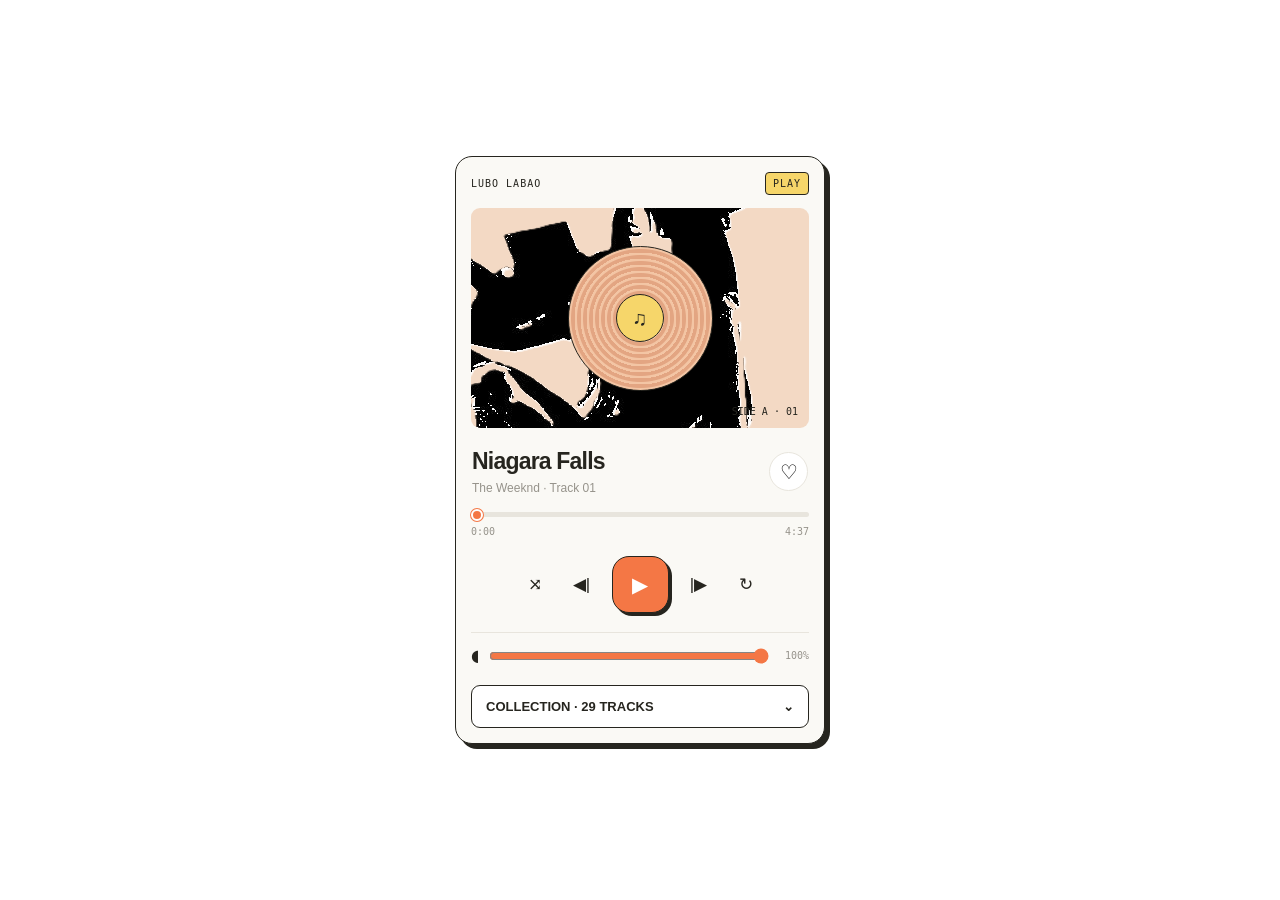
==== page2.html @ 7e1952ab "added page 2 hidden in the white hidden button find if you can its behing the weeknd" ====
<!DOCTYPE html>
<html lang="en">

<head>
    <meta charset="UTF-8">
    <meta name="viewport" content="width=device-width, initial-scale=1.0">
    <title>Retro Music Player</title>

    <style>
        * {
            margin: 0;
            padding: 0;
            box-sizing: border-box;
        }

        body {
            min-height: 100vh;
            display: flex;
            justify-content: center;
            align-items: center;
            padding: 20px;
            background: #ffffff;
            color: #26251f;
            font-family: Arial, sans-serif;
            overflow: hidden;
        }

        .player {
            width: 100%;
            max-width: 370px;
            padding: 15px;
            background: #faf9f5;
            border: 1.5px solid #26251f;
            border-radius: 17px;
            box-shadow: 5px 5px 0 #26251f;
            overflow: hidden;
        }

        .deck-header {
            display: flex;
            justify-content: space-between;
            align-items: center;
            gap: 8px;
            margin-bottom: 13px;
            font: 10px monospace;
            letter-spacing: 1px;
        }

        .deck-number {
            flex-shrink: 0;
            padding: 5px 7px;
            background: #f6d66a;
            border: 1px solid #26251f;
            border-radius: 4px;
        }

        /* COVER IMAGE */

        .cover {
            position: relative;
            width: 100%;
            height: 220px;
            display: flex;
            align-items: center;
            justify-content: center;
            border-radius: 9px;
            background: #f3d9c4;
            background-image: url("images/girl3.png");
            /* background-size: contain; */
            background-position: center;
            overflow: hidden;
        }

        .cover-label {
            position: absolute;
            top: 11px;
            left: 11px;
            padding: 6px 8px;
            background: white;
            border: 1px solid #26251f;
            border-radius: 4px;
            font: 9px monospace;
        }

        .cover-number {
            position: absolute;
            right: 11px;
            bottom: 11px;
            font: 10px monospace;
        }

        /* VINYL */

        .vinyl {
            width: 145px;
            height: 145px;
            border-radius: 50%;
            border: 1px solid #26251f;
            background: repeating-radial-gradient(circle,
                    #e3a582 0px,
                    #e3a582 3px,
                    #f3c5a4 4px,
                    #f3c5a4 6px);
            display: flex;
            align-items: center;
            justify-content: center;
        }

        .vinyl-center {
            width: 48px;
            height: 48px;
            border-radius: 50%;
            display: grid;
            place-items: center;
            background: #f6d66a;
            border: 1px solid #26251f;
            font-size: 20px;
        }

        .cover.playing .vinyl {
            animation: spin 8s linear infinite;
        }

        @keyframes spin {
            to {
                transform: rotate(360deg);
            }
        }

        /* TRACK INFO */

        .track-info {
            display: flex;
            align-items: center;
            justify-content: space-between;
            gap: 10px;
            margin: 20px 1px 17px;
        }

        .track-details {
            flex: 1;
            min-width: 0;
            overflow: hidden;
        }

        .track-title {
            font-size: 23px;
            letter-spacing: -0.8px;
            white-space: nowrap;
            overflow: hidden;
            text-overflow: ellipsis;
        }

        .track-artist {
            margin-top: 6px;
            color: #96938b;
            font-size: 12px;
            white-space: nowrap;
            overflow: hidden;
            text-overflow: ellipsis;
        }

        .like {
            flex-shrink: 0;
            width: 39px;
            height: 39px;
            border: 1px solid #e8e5dd;
            border-radius: 50%;
            background: white;
            font-size: 20px;
            cursor: pointer;
        }

        .like.active {
            color: #f47745;
            background: #fff0e8;
            border-color: #f47745;
        }

        /* PROGRESS */

        .progress-area {
            margin-bottom: 14px;
        }

        .progress {
            display: block;
            width: 100%;
            height: 5px;
            appearance: none;
            border-radius: 10px;
            background: #e8e5dd;
            cursor: pointer;
        }

        .progress::-webkit-slider-thumb {
            appearance: none;
            width: 12px;
            height: 12px;
            border-radius: 50%;
            background: #f47745;
            border: 2px solid white;
            box-shadow: 0 0 0 1px #f47745;
        }

        .progress::-moz-range-thumb {
            width: 9px;
            height: 9px;
            border-radius: 50%;
            background: #f47745;
            border: 2px solid white;
            box-shadow: 0 0 0 1px #f47745;
        }

        .time {
            display: flex;
            justify-content: space-between;
            margin-top: 9px;
            color: #96938b;
            font: 10px monospace;
        }

        /* CONTROLS */

        .controls {
            display: flex;
            justify-content: center;
            align-items: center;
            gap: 13px;
            margin: 19px 0;
        }

        .control {
            width: 34px;
            height: 38px;
            border: none;
            border-radius: 50%;
            background: transparent;
            color: #26251f;
            font-size: 17px;
            cursor: pointer;
        }

        .control.active {
            color: #f47745;
            background: #fff0e8;
        }

        .play {
            width: 57px;
            height: 57px;
            border: 1.5px solid #26251f;
            border-radius: 17px;
            background: #f47745;
            color: white;
            box-shadow: 3px 3px 0 #26251f;
            font-size: 21px;
            cursor: pointer;
        }

        .volume {
            display: flex;
            align-items: center;
            gap: 10px;
            padding-top: 13px;
            border-top: 1px solid #e8e5dd;
        }

        .volume input {
            flex: 1;
            min-width: 0;
            accent-color: #f47745;
        }

        .volume-value {
            width: 30px;
            text-align: right;
            color: #96938b;
            font: 10px monospace;
        }

        /* COLLECTION BUTTON */

        .collection-button {
            display: flex;
            justify-content: space-between;
            align-items: center;
            width: 100%;
            margin-top: 20px;
            padding: 13px 14px;
            background: white;
            border: 1px solid #26251f;
            border-radius: 9px;
            color: #26251f;
            font-size: 13px;
            font-weight: 600;
            cursor: pointer;
        }

        .collection-button span {
            display: inline-block;
        }

        .collection-arrow {
            transition: transform .2s;
        }

        .collection-button.open .collection-arrow {
            transform: rotate(180deg);
        }

        /* HIDDEN COLLECTION */

        .collection {
            display: none;
            margin-top: 9px;
            max-height: 170px;
            overflow-y: auto;
            overflow-x: hidden;
        }

        .collection.open {
            display: block;
        }

        .song {
            display: flex;
            align-items: center;
            gap: 10px;
            width: 100%;
            padding: 11px 9px;
            border: 1px solid transparent;
            border-bottom-color: #e8e5dd;
            border-radius: 7px;
            background: transparent;
            text-align: left;
            cursor: pointer;
        }

        .song.active {
            background: #fff0e8;
            border-color: #f47745;
        }

        .song-number {
            width: 20px;
            color: #96938b;
            font: 11px monospace;
        }

        .song-info {
            flex: 1;
            min-width: 0;
            overflow: hidden;
        }

        .song-name {
            display: block;
            font-size: 12px;
            white-space: nowrap;
            overflow: hidden;
            text-overflow: ellipsis;
        }

        .song-artist {
            display: block;
            margin-top: 4px;
            color: #96938b;
            font-size: 10px;
        }

        .song-duration {
            flex-shrink: 0;
            color: #96938b;
            font: 10px monospace;
        }

        @media (max-width: 350px) {
            .player {
                padding: 11px;
            }

            .cover {
                height: 190px;
            }

            .controls {
                gap: 7px;
            }
        }
    </style>
</head>

<body>

    <div class="player">

        <div class="deck-header">
            <span>LUBO LABAO</span>
            <span class="deck-number">PLAY</span>
        </div>

        <div class="cover" id="cover">

            <div class="vinyl">
                <div class="vinyl-center">♫</div>
            </div>

            <span class="cover-number" id="coverNumber">SIDE A · 01</span>
        </div>

        <div class="track-info">
            <div class="track-details">
                <h2 class="track-title" id="trackTitle">Niagara Falls</h2>
                <p class="track-artist" id="trackArtist">
                    Unknown Artist · Track 01
                </p>
            </div>

            <button class="like" id="likeButton" aria-label="Like song">♡</button>
        </div>

        <div class="progress-area">
            <input class="progress" id="progress" type="range" min="0" max="100" value="0" step="0.1">

            <div class="time">
                <span id="currentTime">0:00</span>
                <span id="duration">0:00</span>
            </div>
        </div>

        <div class="controls">
            <button class="control" id="shuffleButton" title="Shuffle">⤨</button>
            <button class="control" id="previousButton" title="Previous">◀|</button>
            <button class="play" id="playButton" title="Play">▶</button>
            <button class="control" id="nextButton" title="Next">|▶</button>
            <button class="control" id="repeatButton" title="Repeat">↻</button>
        </div>

        <div class="volume">
            <span>◖</span>
            <input type="range" id="volume" min="0" max="1" value="1" step="0.01">
            <span class="volume-value" id="volumeValue">100%</span>
        </div>

        <button class="collection-button" id="collectionButton" aria-expanded="false">
            <span>COLLECTION · <span id="songCount">05</span> TRACKS</span>
            <span class="collection-arrow">⌄</span>
        </button>

        <div class="collection" id="collection"></div>

        <audio id="audio" preload="metadata"></audio>

    </div>

    <script>
        /* EDIT YOUR SONGS HERE */

        const songs = [
            { title: "Niagara Falls", artist: "The Weeknd", src: "songs/niagarafalls.mp3" },
            { title: "love me harder", artist: "The Weeknd, Ariana Grande", src: "songs/lovemeharder.mp3" },
            { title: "Ordinary Life", artist: "The Weeknd", src: "songs/ordinarylife.mp3" },
            { title: "King Of The Fall", artist: "XO The Weeknd", src: "songs/kingofthefall.mp3" },
            { title: "Try Me", artist: "The Weeknd", src: "songs/tryme.mp3" },
            { title: "starboy", artist: "The Weeknd", src: "songs/starboy.mp3" },
            { title: "blinding lights", artist: "the weeknd", src: "songs/blinding.mp3" },
            { title: "creepin", artist: "Metro Boomin, The Weeknd, 21 Savage", src: "songs/creepin.mp3" },
            { title: "the hills", artist: "the weeknd", src: "songs/thehills.mp3" },
            { title: "trance", artist: "Metro Boomin, Travis Scott", src: "songs/trance.mp3" },
            { title: "pray for me", artist: "The Weeknd", src: "songs/prayforme.mp3" },
            { title: "I Was Never There", artist: "The Weekend", src: "songs/neverthere.mp3" },
            { title: "Heartless", artist: "The Weeknd, Metro Boomin", src: "songs/heartless.mp3" },
            { title: "Popular", artist: "The Weeknd & Playboi Carti", src: "songs/popular.mp3" },
            { title: "the way life goes", artist: "Lil Uzi Vert", src: "songs/liluzi.mp3" },
            { title: "fashion killa", artist: "A$AP ROCKY", src: "songs/fashioonkilla.mp3" },
            { title: "tossie slide", artist: "Drake", src: "songs/tossieslide.mp3" },
            { title: "fair trade", artist: "Drake & Travis Scott", src: "songs/fairtrade.mp3" },
            { title: "richbabydaddy! ", artist: "Drake & SR, SZA", src: "songs/richbabydaddy.mp3" },
            { title: "sticky", artist: "Drake", src: "songs/sticky.mp3" },
            { title: "redrum", artist: "21 Savage", src: "songs/redrum.mp3" },
            { title: "Wake up in Japan", artist: "Post Malone, Doja Cat", src: "songs/ilikeyou.mp3" },
            // { title: "pillowtalk", artist: "zayn", src: "songs/pillowtalk.mp3" },
            { title: "slut", artist: "taylor swift", src: "songs/slut.mp3" },
            { title: "My Eyes", artist: "Travis Scott", src: "songs/myeyes.mp3" },
            { title: "sdp", artist: "Travis Scott", src: "songs/spd.mp3" },
            { title: "viah", artist: "Jass Manak", src: "songs/viah.mp3" },
            { title: "medicine", artist: "unknown artist//", src: "songs/medicine.mp3" },
            { title: "inankhoonkimasthiki", artist: "the joy in her eyes", src: "songs/masthiremix.mp3" },
            { title: "Thousand Miles", artist: "The Kid LAROI", src: "songs/thousandmiles.mp3" }
        ];

        const audio = document.getElementById("audio");
        const playButton = document.getElementById("playButton");
        const progress = document.getElementById("progress");
        const collection = document.getElementById("collection");
        const collectionButton = document.getElementById("collectionButton");
        const cover = document.getElementById("cover");

        let currentIndex = 0;
        let shuffle = false;
        let repeat = false;
        let seeking = false;
        const liked = new Set();

        function timeFormat(seconds) {
            if (!Number.isFinite(seconds)) return "0:00";
            return Math.floor(seconds / 60) + ":" +
                String(Math.floor(seconds % 60)).padStart(2, "0");
        }

        /* BUILD COLLECTION */

        function renderCollection() {
            collection.replaceChildren();

            songs.forEach((song, index) => {
                const button = document.createElement("button");
                button.className = "song";
                button.type = "button";

                const number = document.createElement("span");
                number.className = "song-number";
                number.textContent = String(index + 1).padStart(2, "0");

                const info = document.createElement("span");
                info.className = "song-info";

                const name = document.createElement("span");
                name.className = "song-name";
                name.textContent = song.title;

                const artist = document.createElement("span");
                artist.className = "song-artist";
                artist.textContent = song.artist;

                const duration = document.createElement("span");
                duration.className = "song-duration";
                duration.textContent = "--:--";
                duration.dataset.index = index;

                info.append(name, artist);
                button.append(number, info, duration);

                button.addEventListener("click", () => {
                    loadSong(index);
                    playSong();
                });

                collection.appendChild(button);
            });

            document.getElementById("songCount").textContent =
                String(songs.length).padStart(2, "0");

            updateCollection();
        }

        /* COLLECTION OPEN/CLOSE */

        collectionButton.addEventListener("click", () => {
            const opened = collection.classList.toggle("open");

            collectionButton.classList.toggle("open", opened);
            collectionButton.setAttribute("aria-expanded", String(opened));
        });

        /* UPDATE SONG SELECTION */

        function updateCollection() {
            [...collection.children].forEach((button, index) => {
                button.classList.toggle("active", index === currentIndex);
            });
        }

        /* LOAD TRACK */

        function loadSong(index) {
            currentIndex = (index + songs.length) % songs.length;

            audio.src = songs[currentIndex].src;
            audio.load();

            document.getElementById("trackTitle").textContent =
                songs[currentIndex].title;

            document.getElementById("trackArtist").textContent =
                songs[currentIndex].artist + " · Track " +
                String(currentIndex + 1).padStart(2, "0");

            document.getElementById("coverNumber").textContent =
                "SIDE A · " + String(currentIndex + 1).padStart(2, "0");

            progress.value = 0;
            document.getElementById("currentTime").textContent = "0:00";
            document.getElementById("duration").textContent = "0:00";

            updateCollection();
            updateLike();
        }

        /* PLAYBACK */

        async function playSong() {
            try {
                await audio.play();
            } catch (error) {
                console.warn("Check your audio file path:", songs[currentIndex].src);
            }
        }

        function pauseSong() {
            audio.pause();
        }

        playButton.addEventListener("click", () => {
            if (audio.paused) playSong();
            else pauseSong();
        });

        audio.addEventListener("play", () => {
            playButton.textContent = "Ⅱ";
            cover.classList.add("playing");
        });

        audio.addEventListener("pause", () => {
            playButton.textContent = "▶";
            cover.classList.remove("playing");
        });

        function nextSong() {
            if (shuffle && songs.length > 1) {
                let next;
                do {
                    next = Math.floor(Math.random() * songs.length);
                } while (next === currentIndex);

                loadSong(next);
            } else {
                loadSong(currentIndex + 1);
            }

            playSong();
        }

        function previousSong() {
            if (audio.currentTime > 3) {
                audio.currentTime = 0;
            } else {
                loadSong(currentIndex - 1);
                playSong();
            }
        }

        document.getElementById("nextButton").addEventListener("click", nextSong);
        document.getElementById("previousButton").addEventListener("click", previousSong);

        /* PROGRESS AND DURATION */

        audio.addEventListener("timeupdate", () => {
            if (!seeking && Number.isFinite(audio.duration) && audio.duration > 0) {
                progress.value = audio.currentTime / audio.duration * 100;
            }

            document.getElementById("currentTime").textContent =
                timeFormat(audio.currentTime);
        });

        audio.addEventListener("loadedmetadata", () => {
            document.getElementById("duration").textContent =
                timeFormat(audio.duration);

            const duration = collection.querySelector(
                `[data-index="${currentIndex}"]`
            );

            if (duration) duration.textContent = timeFormat(audio.duration);
        });

        progress.addEventListener("input", () => {
            seeking = true;
        });

        progress.addEventListener("change", () => {
            if (Number.isFinite(audio.duration) && audio.duration > 0) {
                audio.currentTime = Number(progress.value) / 100 * audio.duration;
            }

            seeking = false;
        });

        /* VOLUME */

        document.getElementById("volume").addEventListener("input", event => {
            audio.volume = Number(event.target.value);

            document.getElementById("volumeValue").textContent =
                Math.round(audio.volume * 100) + "%";
        });

        audio.volume = 0.8;

        /* SHUFFLE */

        const shuffleButton = document.getElementById("shuffleButton");

        shuffleButton.addEventListener("click", () => {
            shuffle = !shuffle;
            shuffleButton.classList.toggle("active", shuffle);
        });

        /* REPEAT CURRENT SONG */

        const repeatButton = document.getElementById("repeatButton");

        repeatButton.addEventListener("click", () => {
            repeat = !repeat;
            repeatButton.classList.toggle("active", repeat);
        });

        audio.addEventListener("ended", () => {
            if (repeat) {
                audio.currentTime = 0;
                playSong();
            } else {
                nextSong();
            }
        });

        /* LIKE TRACK */

        function updateLike() {
            const button = document.getElementById("likeButton");
            const active = liked.has(currentIndex);

            button.textContent = active ? "♥" : "♡";
            button.classList.toggle("active", active);
        }

        document.getElementById("likeButton").addEventListener("click", () => {
            if (liked.has(currentIndex)) liked.delete(currentIndex);
            else liked.add(currentIndex);

            updateLike();
        });

        /* KEYBOARD CONTROLS */

        document.addEventListener("keydown", event => {
            if (event.code === "Space" &&
                !["INPUT", "BUTTON"].includes(document.activeElement.tagName)) {
                event.preventDefault();
                if (audio.paused) playSong();
                else pauseSong();
            }
        });

        renderCollection();
        loadSong(0);
    </script>

</body>

</html>
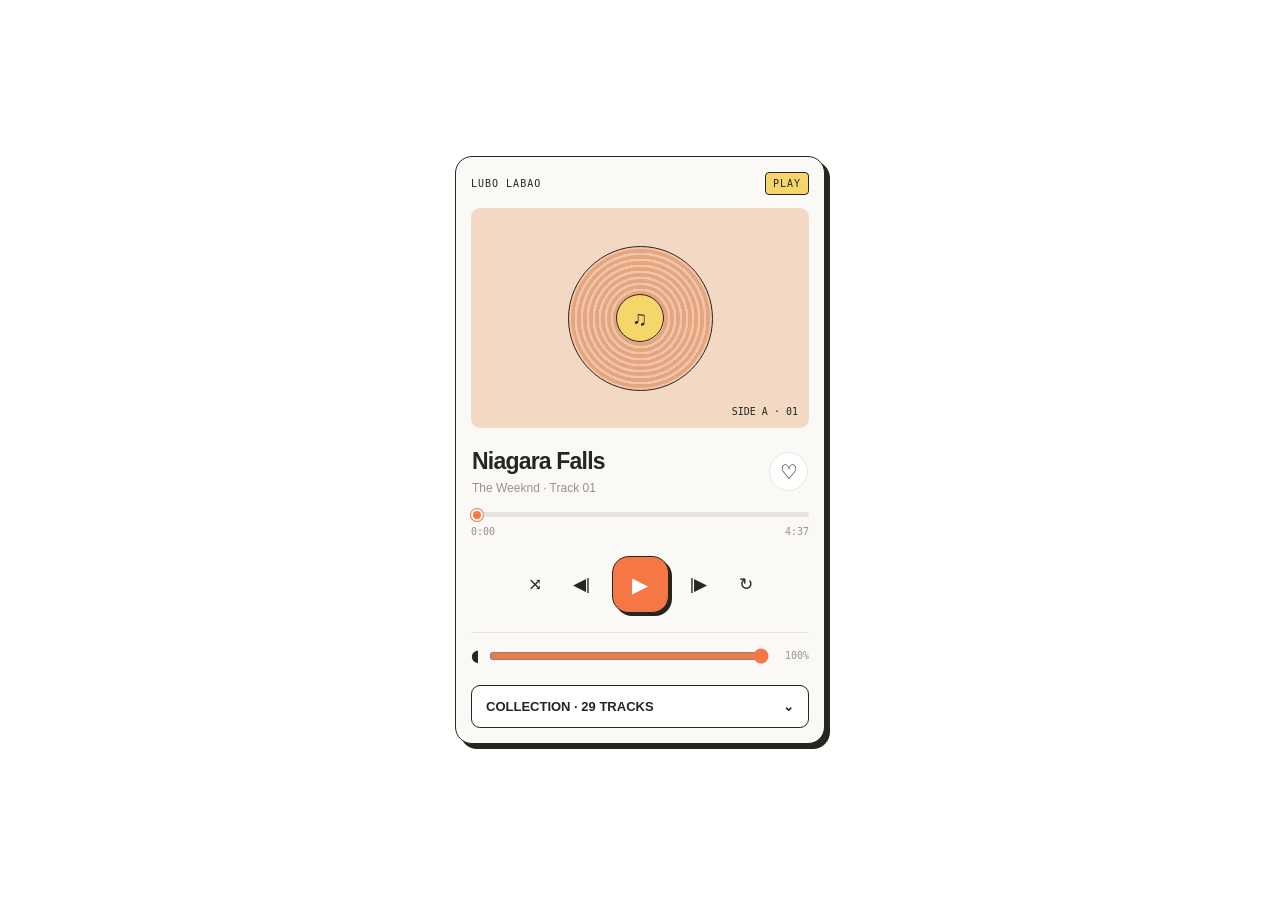
==== commit f8edd027: "re\changed the btn name for page 2" ====
--- a/page2.html
+++ b/page2.html
@@ -65,7 +65,7 @@
             justify-content: center;
             border-radius: 9px;
             background: #f3d9c4;
-            background-image: url("images/girl3.png");
+            background-image: url("images/");
             /* background-size: contain; */
             background-position: center;
             overflow: hidden;
@@ -455,7 +455,6 @@
     </div>
 
     <script>
-        /* EDIT YOUR SONGS HERE */
 
         const songs = [
             { title: "Niagara Falls", artist: "The Weeknd", src: "songs/niagarafalls.mp3" },
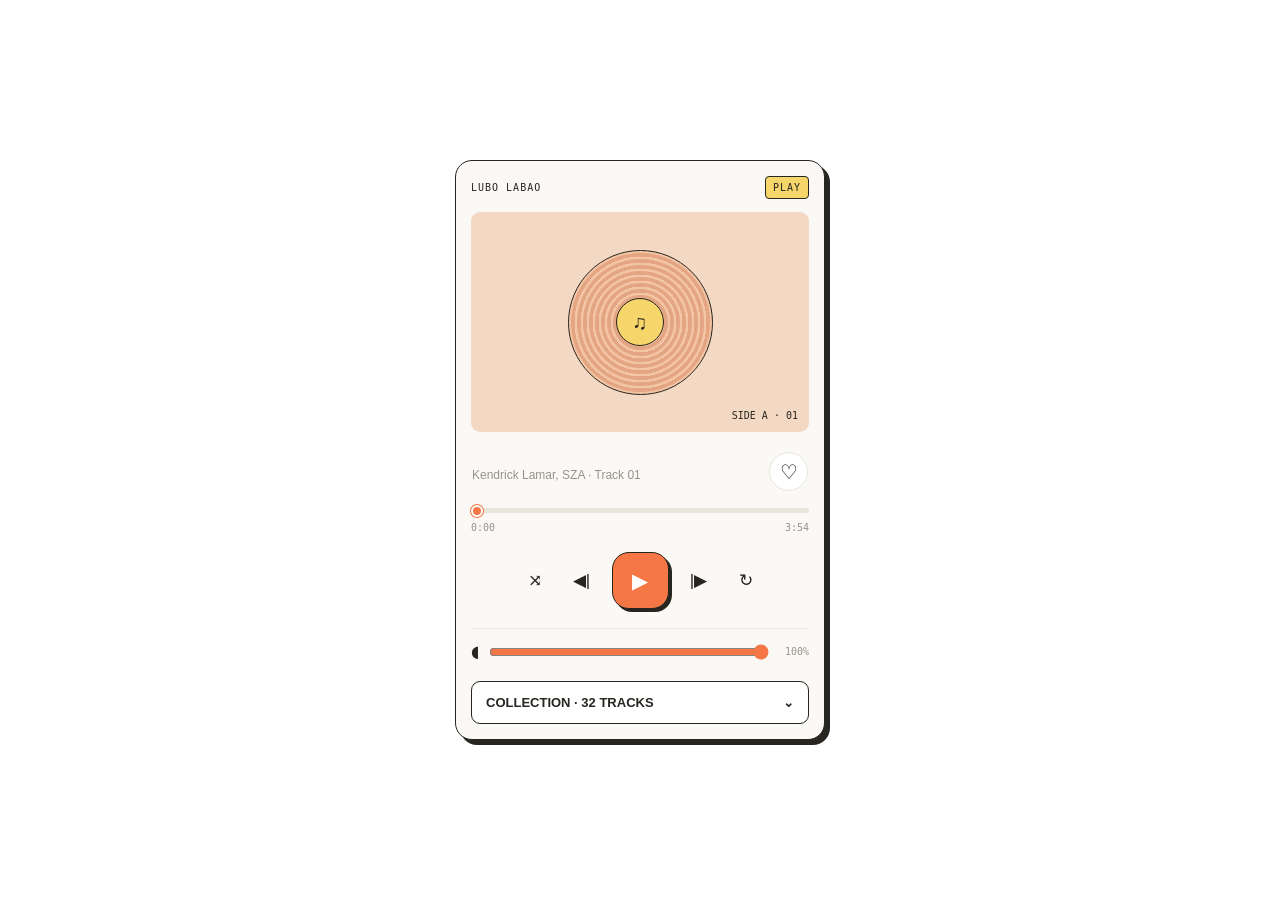
==== commit 0d3f3b81: "added 3 songs" ====
--- a/page2.html
+++ b/page2.html
@@ -457,6 +457,9 @@
     <script>
 
         const songs = [
+            { name: "All The Stars", artist: "Kendrick Lamar, SZA", src: "songs/allthestars.mp3" },
+            { name: "Unforgettable", artist: "Swae Lee", src: "songs/unforgetable.mp3" },
+            { name: "Every Breath You Take", artist: "The Police", src: "songs/thekids.mp3" },
             { title: "Niagara Falls", artist: "The Weeknd", src: "songs/niagarafalls.mp3" },
             { title: "love me harder", artist: "The Weeknd, Ariana Grande", src: "songs/lovemeharder.mp3" },
             { title: "Ordinary Life", artist: "The Weeknd", src: "songs/ordinarylife.mp3" },
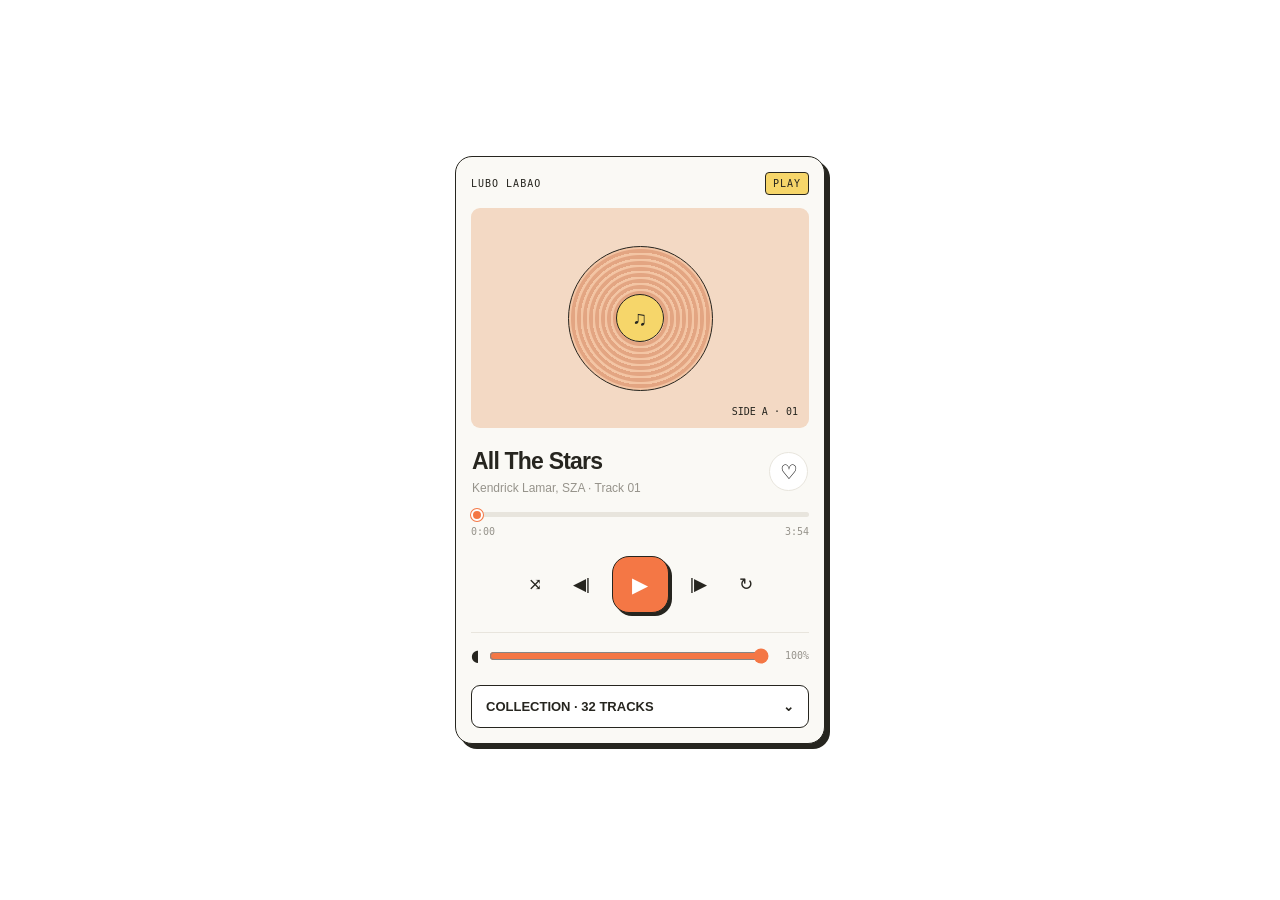
==== commit 58e65f98: "updated the error" ====
--- a/page2.html
+++ b/page2.html
@@ -457,9 +457,9 @@
     <script>
 
         const songs = [
-            { name: "All The Stars", artist: "Kendrick Lamar, SZA", src: "songs/allthestars.mp3" },
-            { name: "Unforgettable", artist: "Swae Lee", src: "songs/unforgetable.mp3" },
-            { name: "Every Breath You Take", artist: "The Police", src: "songs/thekids.mp3" },
+            { title: "All The Stars", artist: "Kendrick Lamar, SZA", src: "songs/allthestars.mp3" },
+            { title: "Unforgettable", artist: "Swae Lee", src: "songs/unforgetable.mp3" },
+            { title: "Every Breath You Take", artist: "The Police", src: "songs/thekids.mp3" },
             { title: "Niagara Falls", artist: "The Weeknd", src: "songs/niagarafalls.mp3" },
             { title: "love me harder", artist: "The Weeknd, Ariana Grande", src: "songs/lovemeharder.mp3" },
             { title: "Ordinary Life", artist: "The Weeknd", src: "songs/ordinarylife.mp3" },
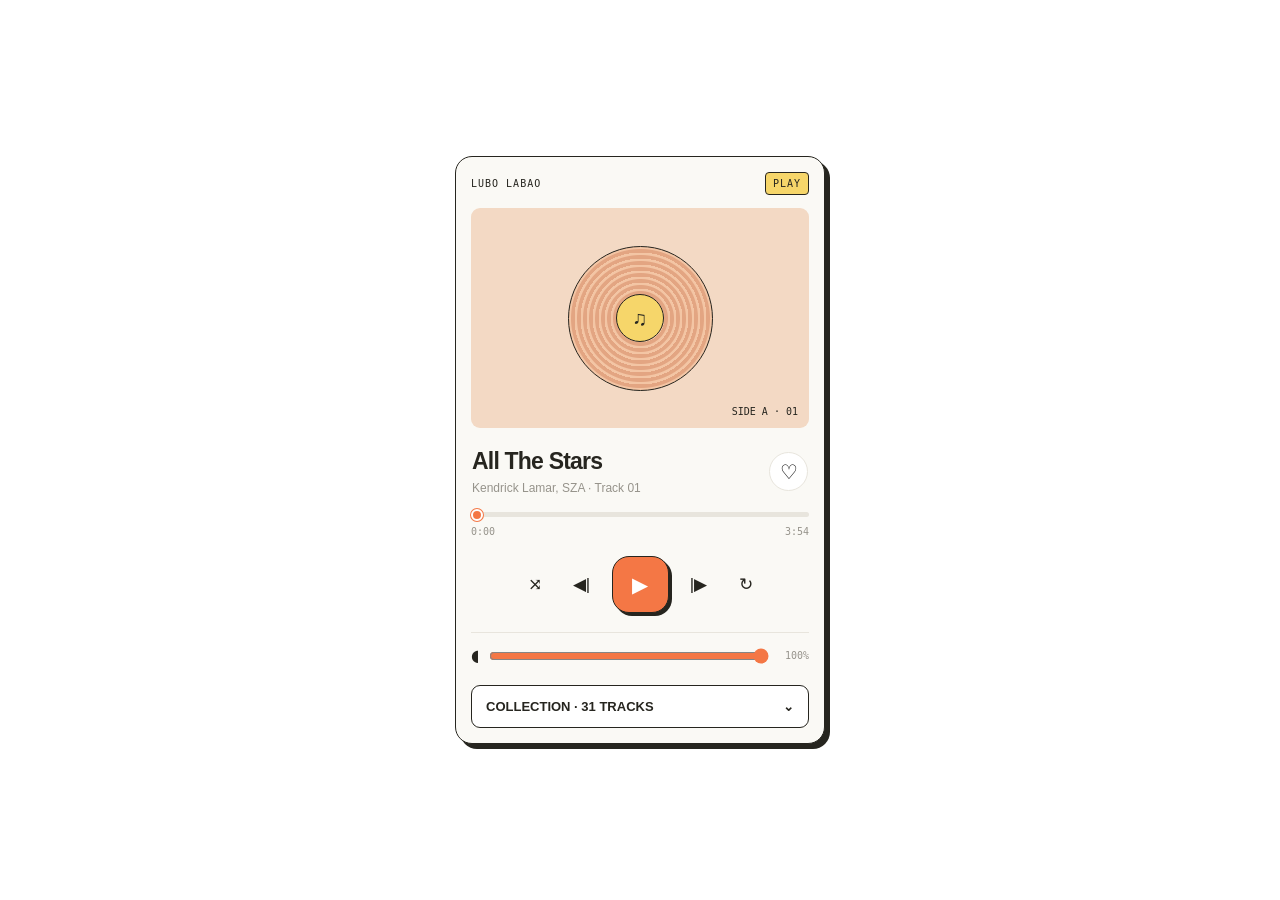
==== commit 69eb1b36: "updated" ====
--- a/page2.html
+++ b/page2.html
@@ -465,30 +465,28 @@
             { title: "Ordinary Life", artist: "The Weeknd", src: "songs/ordinarylife.mp3" },
             { title: "King Of The Fall", artist: "XO The Weeknd", src: "songs/kingofthefall.mp3" },
             { title: "Try Me", artist: "The Weeknd", src: "songs/tryme.mp3" },
-            { title: "starboy", artist: "The Weeknd", src: "songs/starboy.mp3" },
-            { title: "blinding lights", artist: "the weeknd", src: "songs/blinding.mp3" },
-            { title: "creepin", artist: "Metro Boomin, The Weeknd, 21 Savage", src: "songs/creepin.mp3" },
-            { title: "the hills", artist: "the weeknd", src: "songs/thehills.mp3" },
-            { title: "trance", artist: "Metro Boomin, Travis Scott", src: "songs/trance.mp3" },
-            { title: "pray for me", artist: "The Weeknd", src: "songs/prayforme.mp3" },
+            { title: "Starboy", artist: "The Weeknd", src: "songs/starboy.mp3" },
+            { title: "Blinding Lights", artist: "The Weeknd", src: "songs/blinding.mp3" },
+            { title: "Creepin", artist: "Metro Boomin, The Weeknd, 21 Savage", src: "songs/creepin.mp3" },
+            { title: "The Hills", artist: "The Weeknd", src: "songs/thehills.mp3" },
+            { title: "Trance", artist: "Metro Boomin, Travis Scott", src: "songs/trance.mp3" },
+            { title: "Pray For Me", artist: "The Weeknd", src: "songs/prayforme.mp3" },
             { title: "I Was Never There", artist: "The Weekend", src: "songs/neverthere.mp3" },
             { title: "Heartless", artist: "The Weeknd, Metro Boomin", src: "songs/heartless.mp3" },
             { title: "Popular", artist: "The Weeknd & Playboi Carti", src: "songs/popular.mp3" },
-            { title: "the way life goes", artist: "Lil Uzi Vert", src: "songs/liluzi.mp3" },
-            { title: "fashion killa", artist: "A$AP ROCKY", src: "songs/fashioonkilla.mp3" },
-            { title: "tossie slide", artist: "Drake", src: "songs/tossieslide.mp3" },
-            { title: "fair trade", artist: "Drake & Travis Scott", src: "songs/fairtrade.mp3" },
-            { title: "richbabydaddy! ", artist: "Drake & SR, SZA", src: "songs/richbabydaddy.mp3" },
-            { title: "sticky", artist: "Drake", src: "songs/sticky.mp3" },
-            { title: "redrum", artist: "21 Savage", src: "songs/redrum.mp3" },
+            { title: "The way life goes", artist: "Lil Uzi Vert", src: "songs/liluzi.mp3" },
+            { title: "Fashion Killa", artist: "A$AP ROCKY", src: "songs/fashioonkilla.mp3" },
+            { title: "Fair Trade", artist: "Drake & Travis Scott", src: "songs/fairtrade.mp3" },
+            { title: "Richbabydaddy! ", artist: "Drake & SR, SZA", src: "songs/richbabydaddy.mp3" },
+            { title: "Sticky", artist: "Drake", src: "songs/sticky.mp3" },
+            { title: "Redrum", artist: "21 Savage", src: "songs/redrum.mp3" },
             { title: "Wake up in Japan", artist: "Post Malone, Doja Cat", src: "songs/ilikeyou.mp3" },
-            // { title: "pillowtalk", artist: "zayn", src: "songs/pillowtalk.mp3" },
-            { title: "slut", artist: "taylor swift", src: "songs/slut.mp3" },
             { title: "My Eyes", artist: "Travis Scott", src: "songs/myeyes.mp3" },
             { title: "sdp", artist: "Travis Scott", src: "songs/spd.mp3" },
-            { title: "viah", artist: "Jass Manak", src: "songs/viah.mp3" },
-            { title: "medicine", artist: "unknown artist//", src: "songs/medicine.mp3" },
-            { title: "inankhoonkimasthiki", artist: "the joy in her eyes", src: "songs/masthiremix.mp3" },
+            { title: "Viah", artist: "Jass Manak", src: "songs/viah.mp3" },
+            { title: "Shut It Down", artist: "Drake", src: "songs/shutdowwn.mp3" },
+            { title: "Medicine", artist: "", src: "songs/medicine.mp3" },
+            { title: "In Ankhon Ki Masthi Ki", artist: "the joy in her eyes", src: "songs/masthiremix.mp3" },
             { title: "Thousand Miles", artist: "The Kid LAROI", src: "songs/thousandmiles.mp3" }
         ];
 
